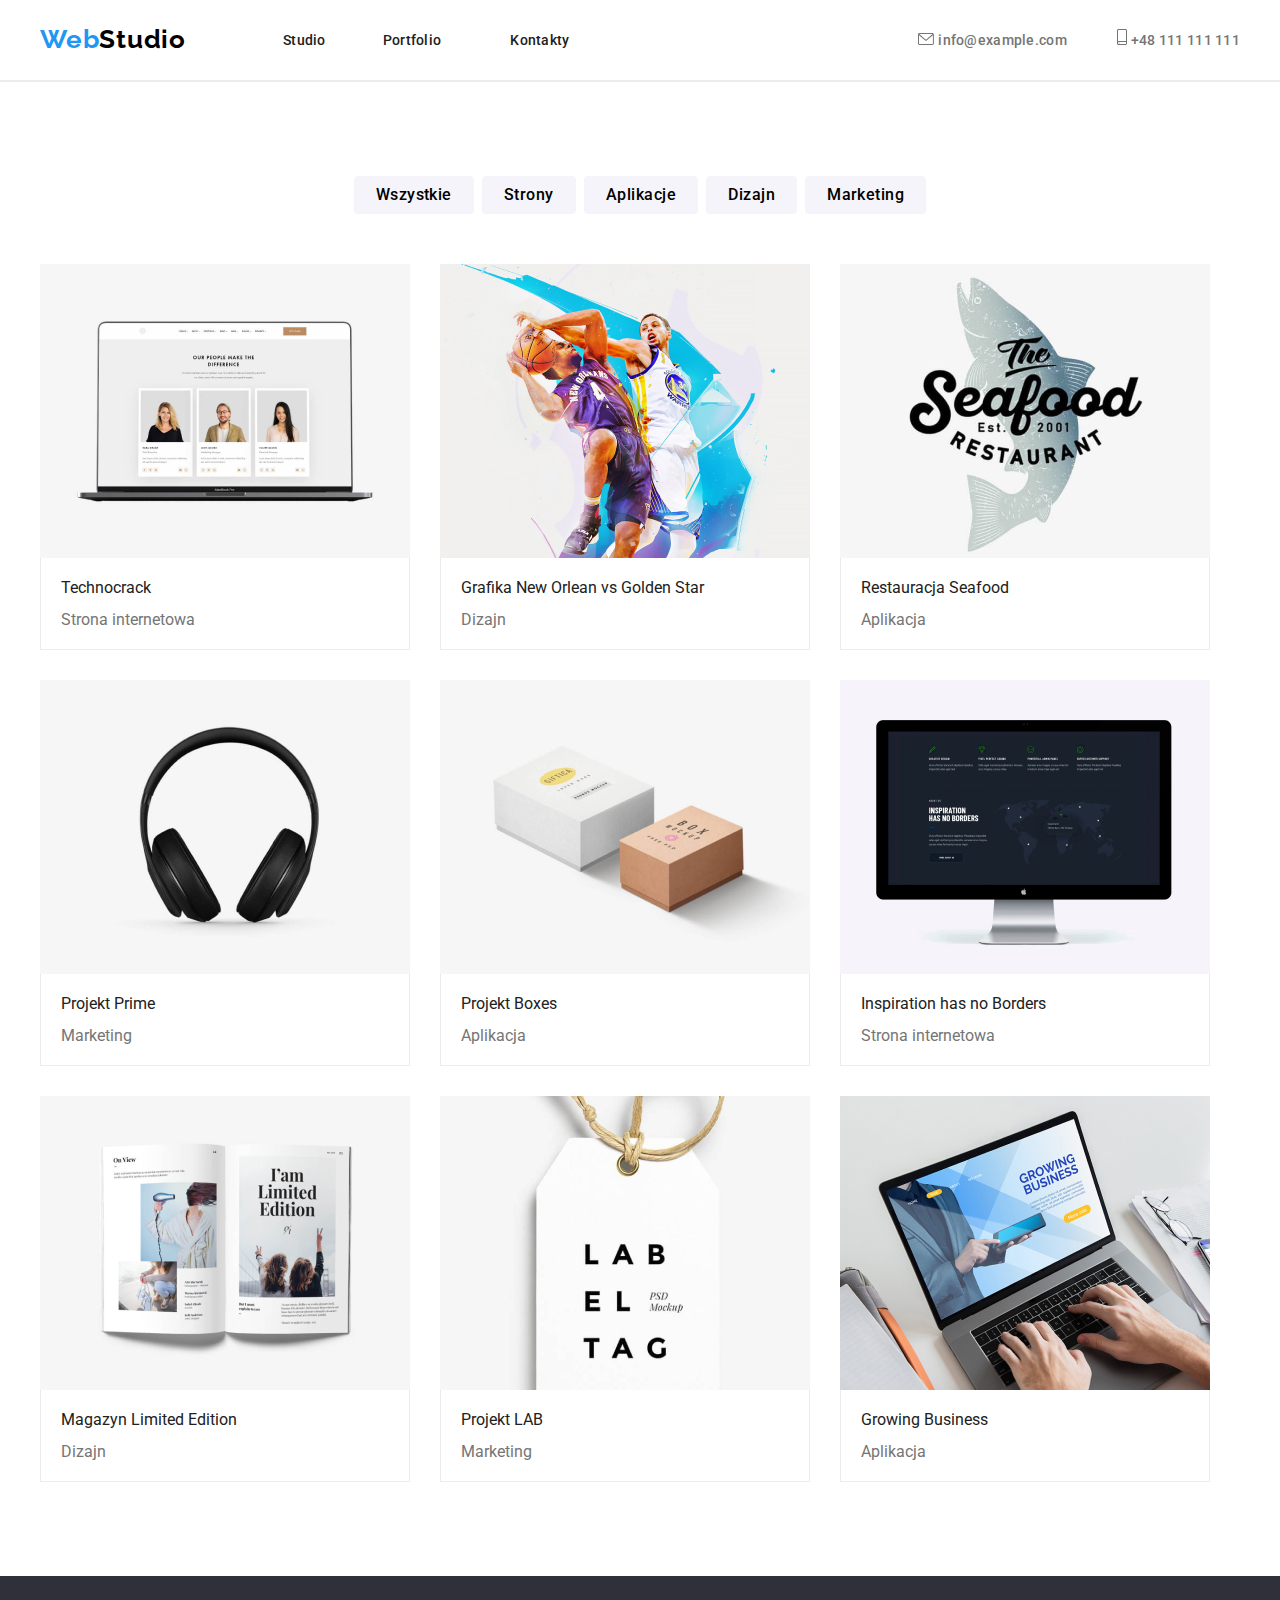
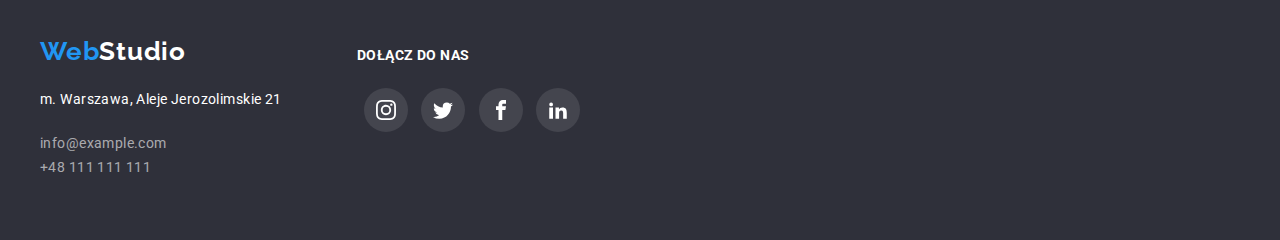
==== portfolio.html @ 1ad015b8 "clone" ====
<!DOCTYPE html>
<html lang="pl">
  <head>
    <meta charset="UTF-8" />
    <meta http-equiv="X-UA-Compatible" content="IE=edge" />
    <meta name="viewport" content="width=device-width, initial-scale=1.0" />
    <title>WebStudio Portfolio</title>
    <link
      rel="stylesheet"
      href="https://cdnjs.cloudflare.com/ajax/libs/modern-normalize/1.1.0/modern-normalize.min.css"
      integrity="sha512-wpPYUAdjBVSE4KJnH1VR1HeZfpl1ub8YT/NKx4PuQ5NmX2tKuGu6U/JRp5y+Y8XG2tV+wKQpNHVUX03MfMFn9Q=="
      crossorigin="anonymous"
      referrerpolicy="no-referrer"
    />
    <link href="css/styles.css" rel="stylesheet " />
    <link rel="preconnect" href="https://fonts.googleapis.com" />
    <link rel="preconnect" href="https://fonts.gstatic.com" crossorigin />
    <link
      href="https://fonts.googleapis.com/css2?family=Raleway:wght@700&display=swap&family=Roboto:wght@500&display=swap"
      rel="stylesheet"
    />
  </head>
  <body>
    <header class="nav-block nav-style container">
      <nav>
        <ul class="ulist">
          <li class="logo">
            <a href="index.html">Web<span class="logo-color">Studio</span></a>
          </li>
          <li><a href="#" class="hover">Studio</a></li>
          <li class="padding-portfolio">
            <a href="#" class="hover">Portfolio</a>
          </li>
          <li><a href="#" class="hover">Kontakty</a></li>
        </ul>
      </nav>
      <ul class="ulist">
        <li>
          <div class="nav-icon">
            <svg width="16" height="12">
              <use href="images/icons.svg#icon-envelope"></use>
            </svg>
            <a class="icon" href="mailto:info@example.com">info@example.com</a>
          </div>
        </li>
        <li class="padding-tel">
          <div class="nav-icon">
            <svg width="10px" height="16px">
              <use href="images/icons.svg#icon-smartphone"></use>
            </svg>
            <a class="icon" href="tel:+48111111111">+48 111 111 111</a>
          </div>
        </li>
      </ul>
    </header>
    <div class="line">
      <hr />
    </div>
    <main>
      <section class="padding-prop section">
        <ul class="buttons-style container">
          <li>
            <button type="button" class="bt button-padding button-hover">
              Wszystkie
            </button>
          </li>
          <li>
            <button type="button" class="bt button-padding button-hover">
              Strony
            </button>
          </li>
          <li>
            <button type="button" class="bt button-padding button-hover">
              Aplikacje
            </button>
          </li>
          <li>
            <button type="button" class="bt button-padding button-hover">
              Dizajn
            </button>
          </li>
          <li>
            <button type="button" class="bt button-padding button-hover">
              Marketing
            </button>
          </li>
        </ul>
      </section>
      <section class="padding-settings section">
        <ul class="container img-wrap">
          <li class="wrap-list">
            <figure class="img-box">
              <img
                class="no-gap"
                src="images/portfolio/techno-crack.jpg"
                alt="Technocrack"
                width="370"
              />
              <figcaption class="figcaption-padding box-border">
                Technocrack
                <div class="division">Strona internetowa</div>
              </figcaption>
            </figure>
          </li>
          <li class="wrap-list">
            <figure class="img-box">
              <img
                class="no-gap"
                src="images/portfolio/basketball.jpg"
                alt="Grafika New Orlean vs Golden Star"
                width="370"
              />
              <figcaption class="figcaption-padding box-border">
                Grafika New Orlean vs Golden Star
                <div class="division">Dizajn</div>
              </figcaption>
            </figure>
          </li>
          <li class="wrap-list">
            <figure class="img-box">
              <img
                class="no-gap"
                src="images/portfolio/sea-food.jpg"
                alt="Restauracja Seafood"
                width="370"
              />
              <figcaption class="figcaption-padding box-border">
                Restauracja Seafood
                <div class="division">Aplikacja</div>
              </figcaption>
            </figure>
          </li>
          <li class="wrap-list">
            <figure class="img-box">
              <img
                class="no-gap"
                src="images/portfolio/project-prime.jpg"
                alt="Projekt Prime"
                width="370"
              />
              <figcaption class="figcaption-padding box-border">
                Projekt Prime
                <div class="division">Marketing</div>
              </figcaption>
            </figure>
          </li>
          <li class="wrap-list">
            <figure class="img-box">
              <img
                class="no-gap"
                src="images/portfolio/project-box.jpg"
                alt="Projekt Boxes"
                width="370"
              />
              <figcaption class="figcaption-padding box-border">
                Projekt Boxes
                <div class="division">Aplikacja</div>
              </figcaption>
            </figure>
          </li>
          <li class="wrap-list">
            <figure class="img-box">
              <img
                class="no-gap"
                src="images/portfolio/inspiration.jpg"
                alt="Inspiration has no Borders"
                width="370"
              />
              <figcaption class="figcaption-padding box-border">
                Inspiration has no Borders
                <div class="division">Strona internetowa</div>
              </figcaption>
            </figure>
          </li>
          <li class="wrap-list">
            <figure class="img-box">
              <img
                class="no-gap"
                src="images/portfolio/limited-edition.jpg"
                alt="Limited Edition"
                width="370"
              />
              <figcaption class="figcaption-padding box-border">
                Magazyn Limited Edition
                <div class="division">Dizajn</div>
              </figcaption>
            </figure>
          </li>
          <li class="wrap-list">
            <figure class="img-box">
              <img
                class="no-gap"
                src="images/portfolio/project-lab.jpg"
                alt="Projekt LAB"
                width="370"
              />
              <figcaption class="figcaption-padding box-border">
                Projekt LAB
                <div class="division">Marketing</div>
              </figcaption>
            </figure>
          </li>
          <li class="wrap-list">
            <figure class="img-box">
              <img
                class="no-gap"
                src="images/portfolio/growing-business.jpg"
                alt="Growing Business"
                width="370"
              />
              <figcaption class="figcaption-padding box-border">
                Growing Business
                <div class="division">Aplikacja</div>
              </figcaption>
            </figure>
          </li>
        </ul>
      </section>
    </main>
    <footer class="footer-background footer-style">
      <div class="container-footer">
        <ul class="find-us-placement">
          <li class="logo footer-list">
            <a href="#">Web<span class="footer-logo-color">Studio</span></a>
          </li>
          <li class="footer-style footer-list">
            <p class="find-us-style">Dołącz do nas</p>
          </li>
        </ul>
        <address class="address-padding">
          <ul class="address-style">
            <div class="find-us-icons">
              <li class="footer-list">m. Warszawa, Aleje Jerozolimskie 21</li>
              <li class="find-us-icons-placment footer-list">
                <div class="find-us-app-icons">
                  <svg width="20" height="20">
                    <use href="images/icons.svg#icon-instagram"></use>
                  </svg>
                </div>
                <div class="find-us-app-icons">
                  <svg width="20" height="20">
                    <use href="images/icons.svg#icon-twitter"></use>
                  </svg>
                </div>
                <div class="find-us-app-icons">
                  <svg width="20" height="20">
                    <use href="images/icons.svg#icon-facebook"></use>
                  </svg>
                </div>
                <div class="find-us-app-icons">
                  <svg width="20" height="20">
                    <use href="images/icons.svg#icon-linkedin2"></use>
                  </svg>
                </div>
              </li>
            </div>
            <li class="footer-list">
              <a href="mailto:info@example.com" class="hover"
                >info@example.com</a
              >
            </li>
            <li class="footer-list">
              <a href="tel:+48111111111" class="hover">+48 111 111 111</a>
            </li>
          </ul>
        </address>
      </div>
    </footer>
  </body>
</html>
---- css/styles.css ----
body {
  font-family: "Roboto", "sans-serif";
  color: #212121;
}

* {
  margin: 0;
  padding: 0;
}

a {
  color: inherit;
  text-decoration: none;
}

ul, ol {
  list-style: none;
}

.section {
  padding-top: 94px;
  padding-bottom: 94px;
}

.ulist {
  margin-block-start: 0em;
  margin-block-end: 0em;
  margin-inline-start: 0px;
  margin-inline-end: 0px;
  padding-inline-start: 0px;
}

.header-3 {
  margin: 0;
}

.paragraph {
  margin: 0;
}

:root {
  --main-color: #2196f3;
  --second-font-color: rgba(117, 117, 117, 1);
  --background-color: rgba(47, 48, 58, 1);
}

.container {
  width: 1200px;
  display: flex;
  flex-direction: row;
  margin: auto;
  gap: 30px;
}

.container-footer {
  width: 1200px;
  margin: auto;
}

.container-portfolio {
  width: 1200px;
  display: flex;
  flex-direction: row;
  justify-content: center;
  margin: auto;
  gap: 8px;
}

.nav-style a {
  font-weight: 500;
  font-size: 14px;
  line-height: 1.14;
  letter-spacing: 0.02em;
  color: inherit;
  text-decoration: none;
}

.nav-block .navbar {
  display: inline;
}

.nav-block .ulist {
  display: flex;
  align-items: center;
}

.nav-block li {
  display: inline;
}

.nav-style {
  justify-content: space-between;
  padding-top: 24px;
  padding-bottom: 25px;
}

.line hr {
  border: 1px solid #ececec;
  margin: 0;
}

.hover:hover {
  color: var(--main-color);
}

.hover:focus {
  color: var(--main-color);
}

.button-hover:hover {
  background-color: var(--main-color);
  color: white;
  box-shadow: 0px 3px 1px rgba(0, 0, 0, 0.1), 0px 1px 2px rgba(0, 0, 0, 0.08),
    0px 2px 2px rgba(0, 0, 0, 0.12);
  border-radius: 4px;
}

.button-hover:focus {
  background-color: var(--main-color);
  color: white;
  box-shadow: 0px 3px 1px rgba(0, 0, 0, 0.1), 0px 1px 2px rgba(0, 0, 0, 0.08),
    0px 2px 2px rgba(0, 0, 0, 0.12);
  border-radius: 4px;
}

.logo a {
  font-family: "Raleway";
  font-weight: 700;
  font-size: 26px;
  line-height: 1.19;
  letter-spacing: 0.03em;
  color: var(--main-color);
  padding-right: 97px;
}

.logo-color {
  color: black;
}

.footer-logo-color {
  color: #fff;
}

.font-color {
  color: var(--second-font-color);
}

.head-section-style {
  width: 1600px;
  background-image: linear-gradient(
      to bottom,
      rgba(47, 48, 58, 0.4),
      rgba(47, 48, 58, 0.4)
    ),
    url(../images/background-2.jpg);
  background-size: cover;
  text-align: center;
}

.background-position {
  display: block;
  text-align: -webkit-center;
}

.head-section-style .head-section {
  font-weight: 900;
  font-size: 44px;
  line-height: 1.36;
  text-align: center;
  letter-spacing: 0.06em;
  text-transform: uppercase;
  color: #ffffff;
  margin: 0;
  padding-top: 106px;
  padding-bottom: 30px;
}

.button-style {
  color: white;
  font-weight: 700;
  width: 200px;
  background-color: var(--main-color);
  text-align: center;
  font-size: 16px;
  line-height: 1.87;
  border: var(--main-color);
  border-radius: 4px;
  cursor: pointer;
  letter-spacing: 0.06em;
  padding-top: 10px;
  padding-bottom: 10px;
  margin-bottom: 106px;
}

.info-section-style .container {
  list-style: none;
}

.info-section-style .header-3 {
  font-size: 14px;
  line-height: 1.14;
  letter-spacing: 0.03em;
  text-transform: uppercase;
}

.info-section-style .paragraph {
  font-size: 14px;
  line-height: 1.7;
  letter-spacing: 0.03em;
  color: #757575;
  padding-top: 10px;
}

.about-us-style .header-2 {
  font-weight: 700;
  font-size: 36px;
  line-height: 1.16;
  text-align: center;
  letter-spacing: 0.03em;
}

.padding-portfolio {
  padding-left: 57px;
  padding-right: 69px;
}

.padding-tel {
  padding-left: 50px;
}

.about-us-style {
  padding-top: 0px;
}

.header-2 {
  font-weight: 700;
  font-size: 36px;
  line-height: 1.16;
  text-align: center;
  letter-spacing: 0.03em;
  margin: auto;
  padding-bottom: 50px;
}

.section-background {
  background: #f5f4fa;
}

.white-box {
  background-color: #fff;
  width: 100%;
  box-shadow: 0px 1px 3px rgba(0, 0, 0, 0.12), 0px 1px 1px rgba(0, 0, 0, 0.14),
    0px 2px 1px rgba(0, 0, 0, 0.2);
  border-radius: 0px 0px 4px 4px;
  margin: 0px;
  padding-bottom: 30px;
}

.img-size figure img {
  width: 100%;
}

.font-style-figacaption {
  padding-top: 30px;
  text-align: center;
}

.font-style-position {
  color: var(--second-font-color);
  padding-top: 10px;
  padding-bottom: 16px;
}

.footer-background {
  background-color: var(--background-color);
  font-size: 14px;
  line-height: 1.71;
  letter-spacing: 0.03em;
  color: #ffffff;
  padding-top: 60px;
  padding-bottom: 60px;
}

.footer-style a {
  text-decoration: none;
}

.address-style a {
  font-size: 14px;
  line-height: 1.71;
  letter-spacing: 0.03em;
  color: rgba(255, 255, 255, 0.6);
}

.footer-style .footer-list {
  text-decoration: none;
  list-style-type: none;
  font-style: normal;
  list-style: none;
}

.buttons-style .bt {
  padding-top: 6px;
  padding-bottom: 6px;
  background: #f5f4fa;
  border-radius: 4px;
  border-color: #f5f4fa;
  font-weight: 500;
  font-size: 16px;
  line-height: 1.625;
  text-align: center;
  letter-spacing: 0.03em;
  border: none;
  cursor: pointer;
  font-family: "Roboto";
}

.bt:hover {
  color: #FFFFFF;
  background-color: #2196F3;
}

.buttons-style {
  list-style: none;
  gap: 8px;
  justify-content: center;
}

.button-padding {
  padding-left: 22px;
  padding-right: 22px;
}

.img-wrap {
  flex-wrap: wrap;
  list-style: none;
}

.img-wrap .wrap-list {
  width: 370px;
}

.figcaption-padding .division {
  padding-top: 13px;
  color: var(--second-font-color);
}

.figcaption-padding {
  padding-left: 24px;
  padding-top: 20px;
}

.padding-prop {
  padding-bottom: 0px;
}

.padding-settings {
  padding-top: 50px;
}

.box-border {
  padding: 20px;
  border-left: 1px solid #ececec;
  border-right: 1px solid #ececec;
  border-bottom: 1px solid #ececec;
}

.no-gap {
  display: block;
}

.img-box {
  max-width: 370px;
  margin-left: auto;
  margin-right: auto;
}

.img-box:hover {
  box-shadow: 0px 1px 3px rgba(0, 0, 0, 0.12), 0px 1px 1px rgba(0, 0, 0, 0.14),
    0px 2px 1px rgba(0, 0, 0, 0.2);
  border-radius: 0px 0px 4px 4px;
}

.img-box:focus {
  box-shadow: 0px 1px 3px rgba(0, 0, 0, 0.12), 0px 1px 1px rgba(0, 0, 0, 0.14),
    0px 2px 1px rgba(0, 0, 0, 0.2);
  border-radius: 0px 0px 4px 4px;
}

.header-svg {
  padding-right: 10px;
}

.hm {
  width: 100px;
  height: 250px;
  color: palevioletred;
}

.box::before {
  font-size: 40px;
  color: orange;
}

.box::after {
  font-size: 30px;
  color: teal;
}

.nav-icon {
  fill: rgba(117, 117, 117, 1);
  color: var(--second-font-color);
  cursor: pointer;
}

.nav-icon:hover {
  fill: var(--main-color);
  color: var(--main-color);
}

.nav-icon:focus-within {
  fill: var(--main-color);
  color: var(--main-color);
}

.info-icon-background {
  width: 270px;
  background-color: rgba(245, 244, 250, 1);
  display: inline-block;
  text-align: center;
  padding-top: 25px;
  padding-bottom: 25px;
  border-radius: 4px;
  margin-bottom: 30px;
}

.app-icons {
  display: inline-block;
  padding: 12px 12px 12px 12px;
  fill: rgba(175, 177, 184, 1);
  cursor: pointer;
  line-height: 0;
}

.app-icons:hover {
  background-color: var(--main-color);
  border-radius: 50%;
  fill: white;
}

.company-icons {
  border: 1px solid #afb1b8;
  border-radius: 4px;
  display: inline-block;
  text-align: center;
  padding: 16px 32px 16px 32px;
  fill: rgba(175, 177, 184, 1);
  cursor: pointer;
}

.company-icons:hover {
  fill: var(--main-color);
  color: var(--main-color);
  border: 1px solid var(--main-color);
}

.company-icons:focus {
  fill: var(--main-color);
  color: var(--main-color);
  border: 1px solid var(--main-color);
}

.find-us-placement {
  display: flex;
  align-items: baseline;
  padding-bottom: 20px;
}

.find-us-style {
  font-weight: 700;
  font-size: 14px;
  line-height: 1.14;
  letter-spacing: 0.03em;
  text-transform: uppercase;
  color: #ffffff;
  padding-left: 74px;
}

.find-us-icons {
  display: flex;
}

.find-us-icons-placment {
  padding-left: 82px;
}

.find-us-app-icons {
  display: inline-block;
  padding: 12px 12px 12px 12px;
  fill: white;
  cursor: pointer;
  background-color: rgba(255, 255, 255, 0.1);
  border-radius: 50%;
  line-height: 0;
  margin-right: 10px;
}

.find-us-app-icons:hover {
  background-color: var(--main-color);
  border-radius: 50%;
  fill: white;
}

.find-us-app-icons:focus {
  background-color: var(--main-color);
  border-radius: 50%;
  fill: white;
}
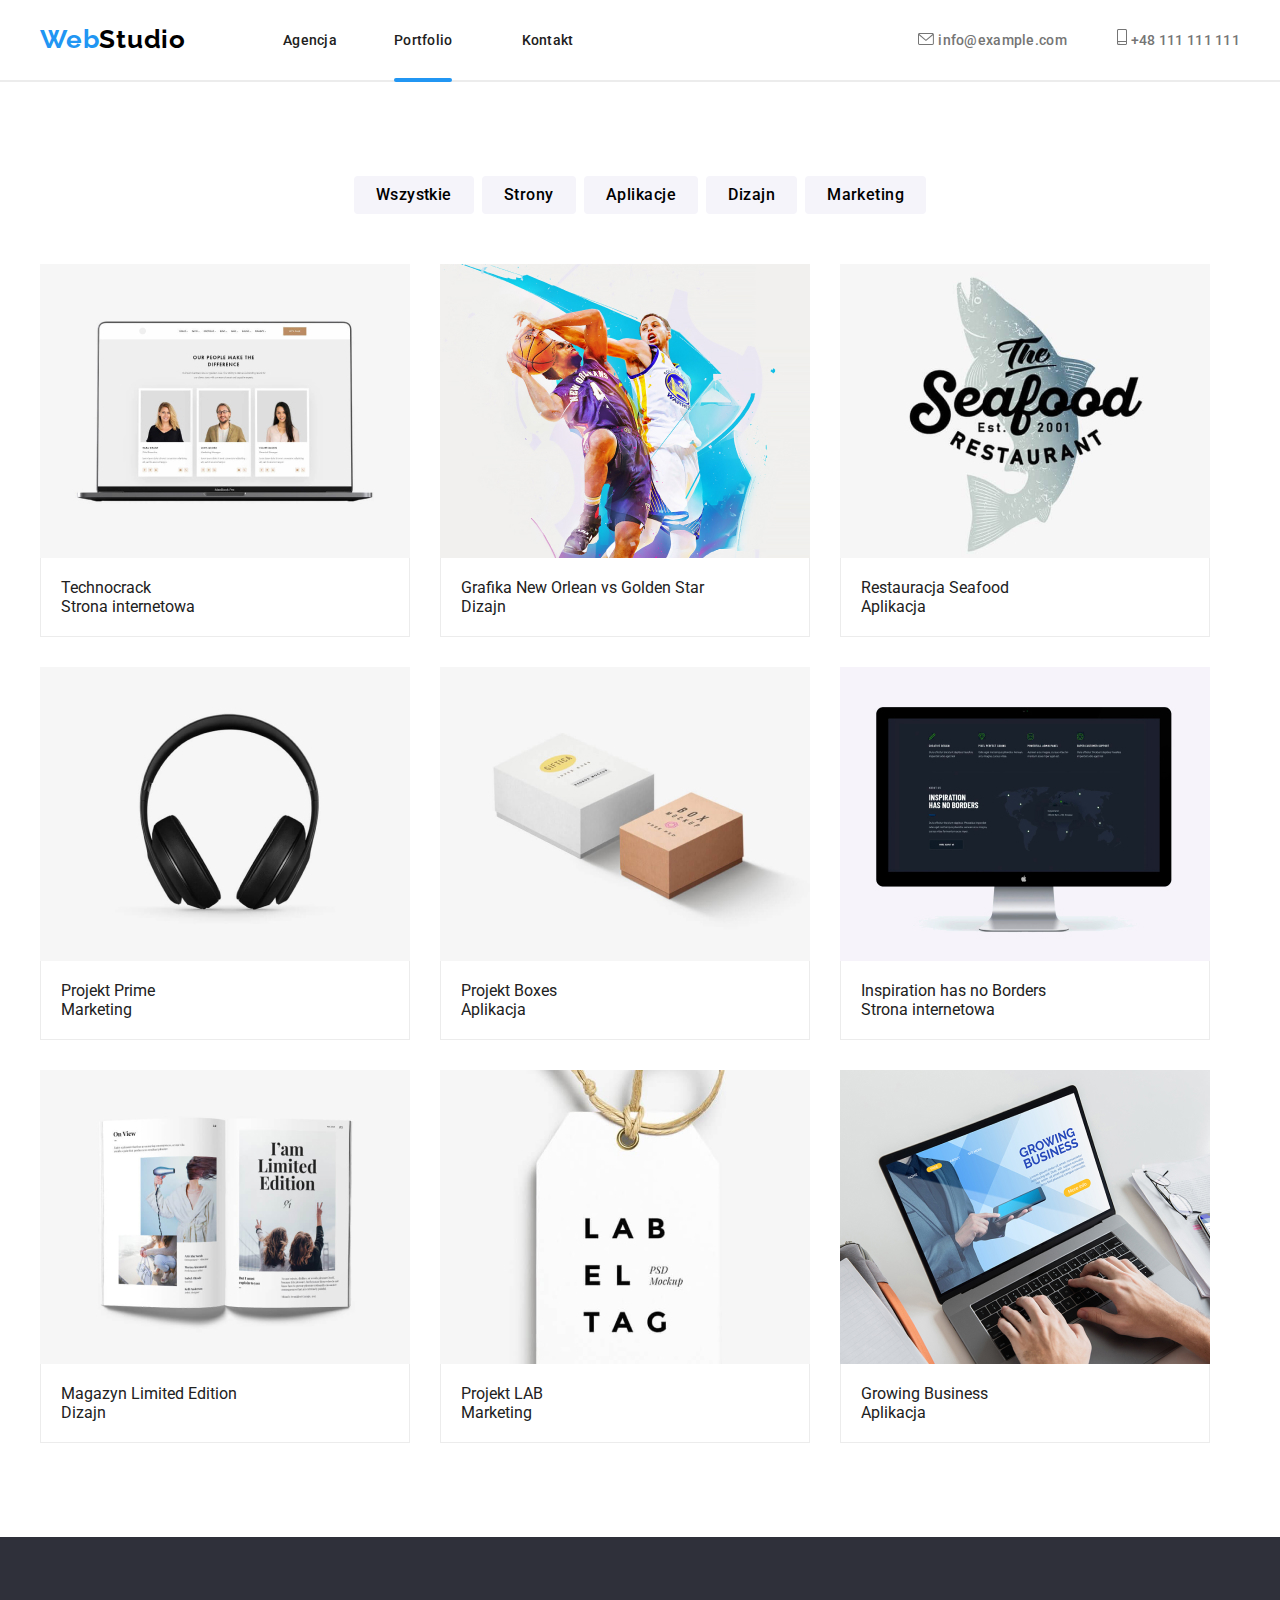
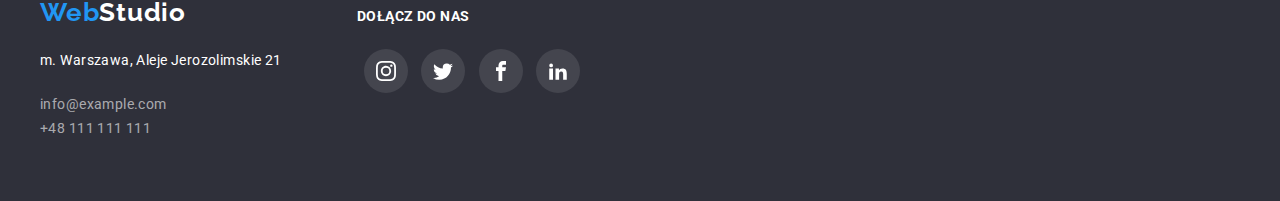
==== commit 3694237d: "css changes" ====
--- a/portfolio.html
+++ b/portfolio.html
@@ -27,11 +27,11 @@
           <li class="logo">
             <a href="index.html">Web<span class="logo-color">Studio</span></a>
           </li>
-          <li><a href="#" class="hover">Studio</a></li>
+          <li><a href="index.html" class="hover">Agencja</a></li>
           <li class="padding-portfolio">
-            <a href="#" class="hover">Portfolio</a>
-          </li>
-          <li><a href="#" class="hover">Kontakty</a></li>
+            <a href="#" class="hover portfolio-visual">Portfolio</a>
+          </li>
+          <li><a href="#" class="hover">Kontakt</a></li>
         </ul>
       </nav>
       <ul class="ulist">
@@ -88,134 +88,224 @@
       </section>
       <section class="padding-settings section">
         <ul class="container img-wrap">
-          <li class="wrap-list">
-            <figure class="img-box">
-              <img
-                class="no-gap"
-                src="images/portfolio/techno-crack.jpg"
-                alt="Technocrack"
-                width="370"
-              />
-              <figcaption class="figcaption-padding box-border">
-                Technocrack
-                <div class="division">Strona internetowa</div>
-              </figcaption>
-            </figure>
-          </li>
-          <li class="wrap-list">
-            <figure class="img-box">
-              <img
-                class="no-gap"
-                src="images/portfolio/basketball.jpg"
-                alt="Grafika New Orlean vs Golden Star"
-                width="370"
-              />
-              <figcaption class="figcaption-padding box-border">
-                Grafika New Orlean vs Golden Star
-                <div class="division">Dizajn</div>
-              </figcaption>
-            </figure>
-          </li>
-          <li class="wrap-list">
-            <figure class="img-box">
-              <img
-                class="no-gap"
-                src="images/portfolio/sea-food.jpg"
-                alt="Restauracja Seafood"
-                width="370"
-              />
-              <figcaption class="figcaption-padding box-border">
-                Restauracja Seafood
-                <div class="division">Aplikacja</div>
-              </figcaption>
-            </figure>
-          </li>
-          <li class="wrap-list">
-            <figure class="img-box">
-              <img
-                class="no-gap"
-                src="images/portfolio/project-prime.jpg"
-                alt="Projekt Prime"
-                width="370"
-              />
-              <figcaption class="figcaption-padding box-border">
-                Projekt Prime
-                <div class="division">Marketing</div>
-              </figcaption>
-            </figure>
-          </li>
-          <li class="wrap-list">
-            <figure class="img-box">
-              <img
-                class="no-gap"
-                src="images/portfolio/project-box.jpg"
-                alt="Projekt Boxes"
-                width="370"
-              />
-              <figcaption class="figcaption-padding box-border">
-                Projekt Boxes
-                <div class="division">Aplikacja</div>
-              </figcaption>
-            </figure>
-          </li>
-          <li class="wrap-list">
-            <figure class="img-box">
-              <img
-                class="no-gap"
-                src="images/portfolio/inspiration.jpg"
-                alt="Inspiration has no Borders"
-                width="370"
-              />
-              <figcaption class="figcaption-padding box-border">
-                Inspiration has no Borders
-                <div class="division">Strona internetowa</div>
-              </figcaption>
-            </figure>
-          </li>
-          <li class="wrap-list">
-            <figure class="img-box">
-              <img
-                class="no-gap"
-                src="images/portfolio/limited-edition.jpg"
-                alt="Limited Edition"
-                width="370"
-              />
-              <figcaption class="figcaption-padding box-border">
-                Magazyn Limited Edition
-                <div class="division">Dizajn</div>
-              </figcaption>
-            </figure>
-          </li>
-          <li class="wrap-list">
-            <figure class="img-box">
-              <img
-                class="no-gap"
-                src="images/portfolio/project-lab.jpg"
-                alt="Projekt LAB"
-                width="370"
-              />
-              <figcaption class="figcaption-padding box-border">
-                Projekt LAB
-                <div class="division">Marketing</div>
-              </figcaption>
-            </figure>
-          </li>
-          <li class="wrap-list">
-            <figure class="img-box">
-              <img
-                class="no-gap"
-                src="images/portfolio/growing-business.jpg"
-                alt="Growing Business"
-                width="370"
-              />
-              <figcaption class="figcaption-padding box-border">
-                Growing Business
-                <div class="division">Aplikacja</div>
-              </figcaption>
-            </figure>
-          </li>
+          <div class="overlay-hover">
+            <li class="box-overlay">
+              <p class="overlay">
+                Technocrack jest popularną platformą wykorzystywaną do
+                rozpowszechniania koronawirusa. Firmy wykorzystują tę platformę
+                do celów szpiegowskich i ataków na niezabezpieczone serwery
+                konkurencji
+              </p>
+            </li>
+            <li>
+              <figure class="img-box">
+                <img
+                  class="no-gap"
+                  src="images/portfolio/techno-crack.jpg"
+                  alt="Technocrack"
+                  width="370"
+                />
+                <figcaption class="figcaption-padding box-border">
+                  Technocrack
+                  <div>Strona internetowa</div>
+                </figcaption>
+              </figure>
+            </li>
+          </div>
+          <div class="overlay-hover">
+            <li class="box-overlay">
+              <p class="overlay">
+                Technocrack jest popularną platformą wykorzystywaną do
+                rozpowszechniania koronawirusa. Firmy wykorzystują tę platformę
+                do celów szpiegowskich i ataków na niezabezpieczone serwery
+                konkurencji
+              </p>
+            </li>
+            <li>
+              <figure class="img-box">
+                <img
+                  class="no-gap"
+                  src="images/portfolio/basketball.jpg"
+                  alt="Poster New Orlean vs Golden Star"
+                  width="370"
+                />
+                <figcaption class="figcaption-padding box-border">
+                  Grafika New Orlean vs Golden Star
+                  <div>Dizajn</div>
+                </figcaption>
+              </figure>
+            </li>
+          </div>
+          <div class="overlay-hover">
+            <li class="box-overlay">
+              <p class="overlay">
+                Technocrack jest popularną platformą wykorzystywaną do
+                rozpowszechniania koronawirusa. Firmy wykorzystują tę platformę
+                do celów szpiegowskich i ataków na niezabezpieczone serwery
+                konkurencji
+              </p>
+            </li>
+            <li>
+              <figure class="img-box">
+                <img
+                  class="no-gap"
+                  src="images/portfolio/sea-food.jpg"
+                  alt="Restauracja Seafood"
+                  width="370"
+                />
+                <figcaption class="figcaption-padding box-border">
+                  Restauracja Seafood
+                  <div>Aplikacja</div>
+                </figcaption>
+              </figure>
+            </li>
+          </div>
+          <div class="overlay-hover">
+            <li class="box-overlay">
+              <p class="overlay">
+                Technocrack jest popularną platformą wykorzystywaną do
+                rozpowszechniania koronawirusa. Firmy wykorzystują tę platformę
+                do celów szpiegowskich i ataków na niezabezpieczone serwery
+                konkurencji
+              </p>
+            </li>
+            <li>
+              <figure class="img-box">
+                <img
+                  class="no-gap"
+                  src="images/portfolio/project-prime.jpg"
+                  alt="Projekt Prime"
+                  width="370"
+                />
+                <figcaption class="figcaption-padding box-border">
+                  Projekt Prime
+                  <div>Marketing</div>
+                </figcaption>
+              </figure>
+            </li>
+          </div>
+          <div class="overlay-hover">
+            <li class="box-overlay">
+              <p class="overlay">
+                Technocrack jest popularną platformą wykorzystywaną do
+                rozpowszechniania koronawirusa. Firmy wykorzystują tę platformę
+                do celów szpiegowskich i ataków na niezabezpieczone serwery
+                konkurencji
+              </p>
+            </li>
+            <li>
+              <figure class="img-box">
+                <img
+                  class="no-gap"
+                  src="images/portfolio/project-box.jpg"
+                  alt="Projekt Boxes"
+                  width="370"
+                />
+                <figcaption class="figcaption-padding box-border">
+                  Projekt Boxes
+                  <div>Aplikacja</div>
+                </figcaption>
+              </figure>
+            </li>
+          </div>
+          <div class="overlay-hover">
+            <li class="box-overlay">
+              <p class="overlay">
+                Technocrack jest popularną platformą wykorzystywaną do
+                rozpowszechniania koronawirusa. Firmy wykorzystują tę platformę
+                do celów szpiegowskich i ataków na niezabezpieczone serwery
+                konkurencji
+              </p>
+            </li>
+            <li>
+              <figure class="img-box">
+                <img
+                  class="no-gap"
+                  src="images/portfolio/inspiration.jpg"
+                  alt="Inspiration has no Borders"
+                  width="370"
+                />
+                <figcaption class="figcaption-padding box-border">
+                  Inspiration has no Borders
+                  <div>Strona internetowa</div>
+                </figcaption>
+              </figure>
+            </li>
+          </div>
+          <div class="overlay-hover">
+            <li class="box-overlay">
+              <p class="overlay">
+                Technocrack jest popularną platformą wykorzystywaną do
+                rozpowszechniania koronawirusa. Firmy wykorzystują tę platformę
+                do celów szpiegowskich i ataków na niezabezpieczone serwery
+                konkurencji
+              </p>
+            </li>
+            <li>
+              <figure class="img-box">
+                <img
+                  class="no-gap"
+                  src="images/portfolio/limited-edition.jpg"
+                  alt="Limited Edition"
+                  width="370"
+                />
+                <figcaption class="figcaption-padding box-border">
+                  Magazyn Limited Edition
+                  <div>Dizajn</div>
+                </figcaption>
+              </figure>
+            </li>
+          </div>
+          <div class="overlay-hover">
+            <li class="box-overlay">
+              <p class="overlay">
+                Technocrack jest popularną platformą wykorzystywaną do
+                rozpowszechniania koronawirusa. Firmy wykorzystują tę platformę
+                do celów szpiegowskich i ataków na niezabezpieczone serwery
+                konkurencji
+              </p>
+            </li>
+            <li>
+              <figure class="img-box">
+                <img
+                  class="no-gap"
+                  src="images/portfolio/project-lab.jpg"
+                  alt="Projekt LAB"
+                  width="370"
+                />
+                <figcaption class="figcaption-padding box-border">
+                  Projekt LAB
+                  <div>Marketing</div>
+                </figcaption>
+              </figure>
+            </li>
+          </div>
+          <div class="overlay-hover">
+            <li class="box-overlay">
+              <p class="overlay">
+                Technocrack jest popularną platformą wykorzystywaną do
+                rozpowszechniania koronawirusa. Firmy wykorzystują tę platformę
+                do celów szpiegowskich i ataków na niezabezpieczone serwery
+                konkurencji
+              </p>
+            </li>
+            <li>
+              <figure class="img-box">
+                <img
+                  class="no-gap"
+                  src="images/portfolio/growing-business.jpg"
+                  alt="Growing Business"
+                  width="370"
+                />
+                <figcaption class="figcaption-padding box-border">
+                  Growing Business
+                  <div>Aplikacja</div>
+                </figcaption>
+              </figure>
+            </li>
+          </div>
         </ul>
-      </section>
+        </section>
     </main>
     <footer class="footer-background footer-style">
       <div class="container-footer">
--- a/css/styles.css
+++ b/css/styles.css
@@ -101,10 +101,14 @@
 
 .hover:hover {
   color: var(--main-color);
+  transition: transform 250ms;
+  transition-timing-function: cubic-bezier(0.4, 0, 0.2, 1);
 }
 
 .hover:focus {
   color: var(--main-color);
+  transition: transform 250ms;
+  transition-timing-function: cubic-bezier(0.4, 0, 0.2, 1);
 }
 
 .button-hover:hover {
@@ -113,6 +117,8 @@
   box-shadow: 0px 3px 1px rgba(0, 0, 0, 0.1), 0px 1px 2px rgba(0, 0, 0, 0.08),
     0px 2px 2px rgba(0, 0, 0, 0.12);
   border-radius: 4px;
+  transition: transform 250ms;
+  transition-timing-function: cubic-bezier(0.4, 0, 0.2, 1);
 }
 
 .button-hover:focus {
@@ -121,6 +127,8 @@
   box-shadow: 0px 3px 1px rgba(0, 0, 0, 0.1), 0px 1px 2px rgba(0, 0, 0, 0.08),
     0px 2px 2px rgba(0, 0, 0, 0.12);
   border-radius: 4px;
+  transition: transform 250ms;
+  transition-timing-function: cubic-bezier(0.4, 0, 0.2, 1);
 }
 
 .logo a {
@@ -224,6 +232,36 @@
   padding-right: 69px;
 }
 
+.portfolio-visual {
+  position: relative;
+}
+
+.portfolio-visual::after {
+  content: "";
+  position: absolute;
+  width: 58px;
+  height: 4px;
+  top: 46px;
+  left: 0;
+  background: #2196f3;
+  border-radius: 2px;
+}
+
+.studio-visual {
+  position: relative;
+}
+
+.studio-visual::after {
+  content: "";
+  position: absolute;
+  width: 44px;
+  height: 4px;
+  top: 46px;
+  left: 0;
+  background: #2196f3;
+  border-radius: 2px;
+}
+
 .padding-tel {
   padding-left: 50px;
 }
@@ -375,16 +413,12 @@
   margin-right: auto;
 }
 
-.img-box:hover {
-  box-shadow: 0px 1px 3px rgba(0, 0, 0, 0.12), 0px 1px 1px rgba(0, 0, 0, 0.14),
-    0px 2px 1px rgba(0, 0, 0, 0.2);
-  border-radius: 0px 0px 4px 4px;
-}
-
 .img-box:focus {
   box-shadow: 0px 1px 3px rgba(0, 0, 0, 0.12), 0px 1px 1px rgba(0, 0, 0, 0.14),
     0px 2px 1px rgba(0, 0, 0, 0.2);
   border-radius: 0px 0px 4px 4px;
+  transition: transform 250ms;
+  transition-timing-function: cubic-bezier(0.4, 0, 0.2, 1);
 }
 
 .header-svg {
@@ -416,11 +450,15 @@
 .nav-icon:hover {
   fill: var(--main-color);
   color: var(--main-color);
+  transition: transform 250ms;
+  transition-timing-function: cubic-bezier(0.4, 0, 0.2, 1);
 }
 
 .nav-icon:focus-within {
   fill: var(--main-color);
   color: var(--main-color);
+  transition: transform 250ms;
+  transition-timing-function: cubic-bezier(0.4, 0, 0.2, 1);
 }
 
 .info-icon-background {
@@ -446,6 +484,8 @@
   background-color: var(--main-color);
   border-radius: 50%;
   fill: white;
+  transition: transform 250ms;
+  transition-timing-function: cubic-bezier(0.4, 0, 0.2, 1);
 }
 
 .company-icons {
@@ -468,6 +508,8 @@
   fill: var(--main-color);
   color: var(--main-color);
   border: 1px solid var(--main-color);
+  transition: transform 250ms;
+  transition-timing-function: cubic-bezier(0.4, 0, 0.2, 1);
 }
 
 .find-us-placement {
@@ -509,10 +551,144 @@
   background-color: var(--main-color);
   border-radius: 50%;
   fill: white;
+  transition: transform 250ms;
+  transition-timing-function: cubic-bezier(0.4, 0, 0.2, 1);
 }
 
 .find-us-app-icons:focus {
   background-color: var(--main-color);
   border-radius: 50%;
   fill: white;
+  transition: transform 250ms;
+  transition-timing-function: cubic-bezier(0.4, 0, 0.2, 1);
+}
+
+.is-hidden {
+  pointer-events: none;
+  visibility: hidden;
+  opacity: 0;
+}
+
+.modal {
+  background: rgba(0, 0, 0, 0.2);
+  transition-property: visibility, opacity, transform;
+  opacity: 1;
+  visibility: visible;
+  display: block;
+}
+
+.overlay-hover:hover .overlay {
+  transform: translatey(0);
+  cursor: pointer;
+  transition: transform 250ms;
+  transition-timing-function: cubic-bezier(0.4, 0, 0.2, 1);
+}
+
+.overlay-hover:hover .img-box {
+  box-shadow: 0px 1px 3px rgba(0, 0, 0, 0.12), 0px 1px 1px rgba(0, 0, 0, 0.14),
+    0px 2px 1px rgba(0, 0, 0, 0.2);
+  border-radius: 0px 0px 4px 4px;
+  cursor: pointer;
+  transition: transform 250ms;
+  transition-timing-function: cubic-bezier(0.4, 0, 0.2, 1);
+}
+
+.box-overlay {
+  position: absolute;
+  margin-left: auto;
+  margin-right: auto;
+  overflow: hidden;
+  margin-top: 16px;
+}
+
+.overlay {
+  position: relative;
+  top: 0;
+  left: 0;
+  transform: translatey(+100%);
+  transition: transform 250ms;
+  transition-timing-function: cubic-bezier(0.4, 0, 0.2, 1);
+  background-color: var(--main-color);
+  color: #ffffff;
+  font-weight: 400;
+  font-size: 18px;
+  line-height: 1.55;
+  letter-spacing: 0.03em;
+  opacity: 0.9;
+  width: 370px;
+  height: 294px;
+  padding: 49px 45px 49px 24px;
+}
+
+.text-about-us {
+  position: absolute;
+  background-color: rgba(47, 48, 58, 0.8);
+  width: 370px;
+  overflow: hidden;
+  color: #ffffff;
+  text-align: center;
+  padding-top: 27px;
+  padding-bottom: 27px;
+  text-transform: uppercase;
+  font-weight: 700;
+  font-size: 14px;
+  line-height: 1.14;
+  top: 224px;
+}
+
+.img-position {
+  position: relative;
+}
+
+.is-hidden {
+  visibility: hidden;
+  opacity: 0;
+}
+
+.backdrop {
+  position: fixed;
+  left: 0;
+  top: 0;
+  width: 100%;
+  height: 100%;
+  background-color: rgba(0, 0, 0, 0.5);
+  display: flex;
+  justify-content: center;
+  align-items: center;
+}
+
+.modal {
+  position: relative;
+  width: 528px;
+  height: 581px;
+  background-color: white;
+  box-shadow: 0px 1px 3px rgba(0, 0, 0, 0.12), 0px 1px 1px rgba(0, 0, 0, 0.14),
+    0px 2px 1px rgba(0, 0, 0, 0.2);
+  border-radius: 4px;
+  transition-property: transform;
+  transition-duration: 1s;
+  transition-timing-function: ease;
+}
+
+.backdrop.is-hidden .modal {
+  transform: translate(0%, 0%) scale(0.4);
+}
+
+.modal-btn-close {
+  position: absolute;
+  top: 8px;
+  right: 8px;
+  width: 30px;
+  height: 30px;
+  border: 1px solid rgba(0, 0, 0, 0.1);
+  background-color: white;
+  border-radius: 50%;
+  cursor: pointer;
+  display: flex;
+  justify-content: center;
+  align-items: center;
+  padding-left: 0px;
+  padding-right: 0px;
+  padding-top: 0px;
+  padding-bottom: 0px;
 }